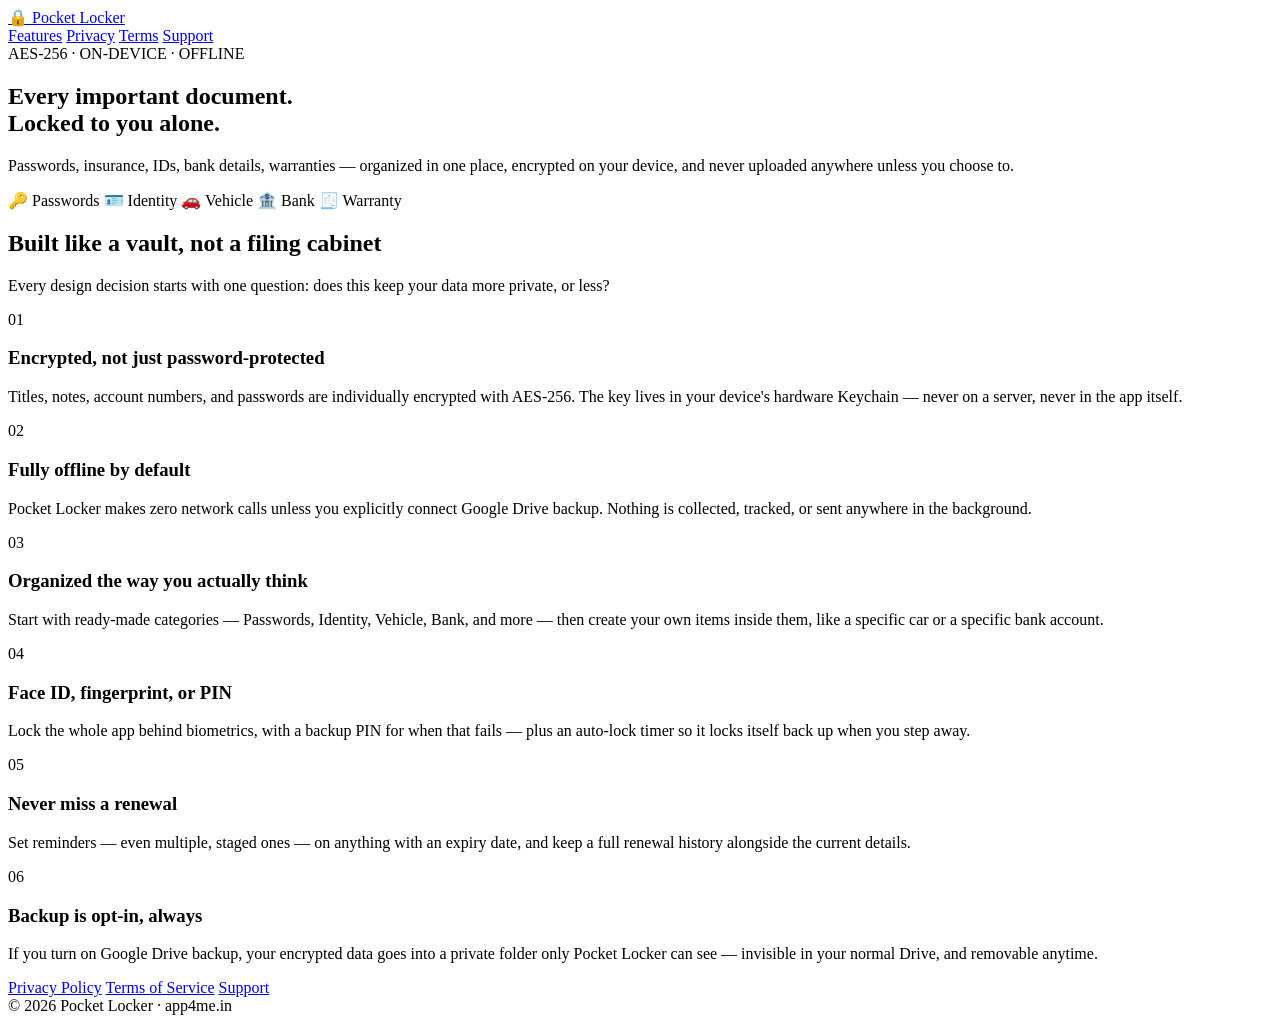
==== pocketlocker/index.html @ 9503b82f "Rename index.html to pocketlocker/index.html" ====
<!DOCTYPE html>
<html lang="en">
<head>
<meta charset="UTF-8">
<meta name="viewport" content="width=device-width, initial-scale=1.0">
<title>Pocket Locker — Every important document, locked to you alone</title>
<meta name="description" content="Pocket Locker keeps your IDs, passwords, insurance, and documents encrypted and offline — organized your way, private by design.">
<link rel="stylesheet" href="style.css">
</head>
<body>

<header class="site-header">
  <div class="wrap">
    <a href="index.html" class="brand">
      <span class="brand-mark">🔒</span>
      Pocket Locker
    </a>
    <nav class="nav-links">
      <a href="#features">Features</a>
      <a href="privacy.html">Privacy</a>
      <a href="terms.html">Terms</a>
      <a href="#contact">Support</a>
    </nav>
  </div>
</header>

<section class="hero">
  <div class="dial-ring">
    <div class="dial-ticks" id="dialTicks"></div>
  </div>
  <div class="wrap">
    <div class="hero-content">
      <div class="eyebrow">
        <span class="mono-tag">AES-256 · ON-DEVICE · OFFLINE</span>
      </div>
      <h1>Every important document.<br><span class="accent">Locked to you alone.</span></h1>
      <p class="lede">
        Passwords, insurance, IDs, bank details, warranties — organized in
        one place, encrypted on your device, and never uploaded anywhere
        unless you choose to.
      </p>
      <div class="pill-row">
        <span class="pill">🔑 Passwords</span>
        <span class="pill">🪪 Identity</span>
        <span class="pill">🚗 Vehicle</span>
        <span class="pill">🏦 Bank</span>
        <span class="pill">🧾 Warranty</span>
      </div>
    </div>
  </div>
</section>

<section class="section" id="features">
  <div class="wrap">
    <div class="section-head">
      <h2>Built like a vault, not a filing cabinet</h2>
      <p>Every design decision starts with one question: does this keep your data more private, or less?</p>
    </div>
    <div class="feature-grid">
      <div class="feature-card">
        <span class="num">01</span>
        <h3>Encrypted, not just password-protected</h3>
        <p>Titles, notes, account numbers, and passwords are individually encrypted with AES-256. The key lives in your device's hardware Keychain — never on a server, never in the app itself.</p>
      </div>
      <div class="feature-card">
        <span class="num">02</span>
        <h3>Fully offline by default</h3>
        <p>Pocket Locker makes zero network calls unless you explicitly connect Google Drive backup. Nothing is collected, tracked, or sent anywhere in the background.</p>
      </div>
      <div class="feature-card">
        <span class="num">03</span>
        <h3>Organized the way you actually think</h3>
        <p>Start with ready-made categories — Passwords, Identity, Vehicle, Bank, and more — then create your own items inside them, like a specific car or a specific bank account.</p>
      </div>
      <div class="feature-card">
        <span class="num">04</span>
        <h3>Face ID, fingerprint, or PIN</h3>
        <p>Lock the whole app behind biometrics, with a backup PIN for when that fails — plus an auto-lock timer so it locks itself back up when you step away.</p>
      </div>
      <div class="feature-card">
        <span class="num">05</span>
        <h3>Never miss a renewal</h3>
        <p>Set reminders — even multiple, staged ones — on anything with an expiry date, and keep a full renewal history alongside the current details.</p>
      </div>
      <div class="feature-card">
        <span class="num">06</span>
        <h3>Backup is opt-in, always</h3>
        <p>If you turn on Google Drive backup, your encrypted data goes into a private folder only Pocket Locker can see — invisible in your normal Drive, and removable anytime.</p>
      </div>
    </div>
  </div>
</section>

<footer class="site-footer" id="contact">
  <div class="wrap">
    <div class="footer-links">
      <a href="privacy.html">Privacy Policy</a>
      <a href="terms.html">Terms of Service</a>
      <a href="mailto:support@app4me.in">Support</a>
    </div>
    <span class="copyright">© <span id="year"></span> Pocket Locker · app4me.in</span>
  </div>
</footer>

<script>
  document.getElementById('year').textContent = new Date().getFullYear();
  // Draw the vault-dial tick marks around the signature ring.
  const ticks = document.getElementById('dialTicks');
  for (let i = 0; i < 24; i++) {
    const tick = document.createElement('span');
    tick.style.transform = `rotate(${i * 15}deg)`;
    ticks.appendChild(tick);
  }
</script>

</body>
</html>
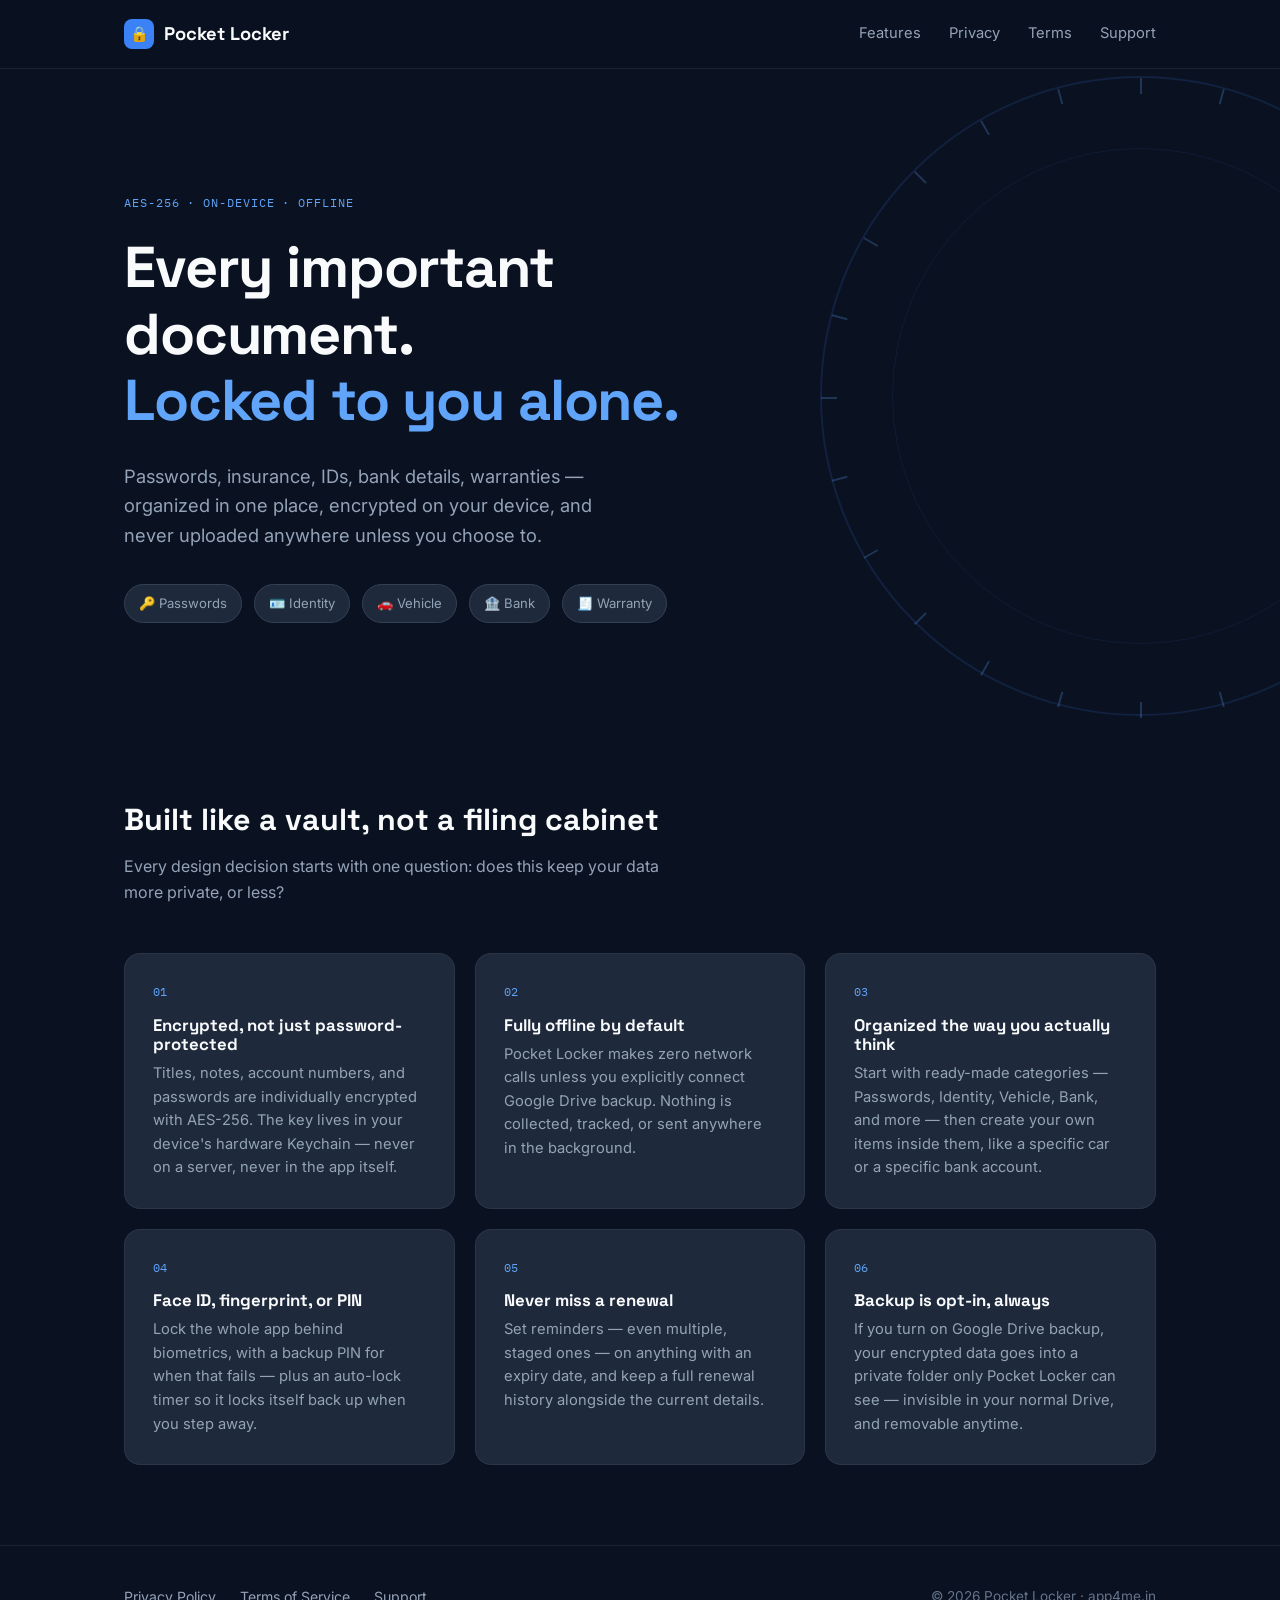
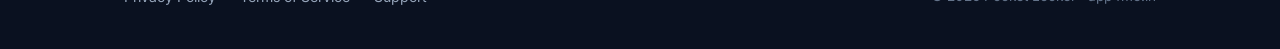
==== commit 2154ffc1: "Update support email address in footer" ====
--- a/pocketlocker/index.html
+++ b/pocketlocker/index.html
@@ -96,7 +96,7 @@
     <div class="footer-links">
       <a href="privacy.html">Privacy Policy</a>
       <a href="terms.html">Terms of Service</a>
-      <a href="mailto:support@app4me.in">Support</a>
+      <a href="mailto:app4me.apps@gmail.com">Support</a>
     </div>
     <span class="copyright">© <span id="year"></span> Pocket Locker · app4me.in</span>
   </div>
--- a/pocketlocker/style.css
+++ b/pocketlocker/style.css
@@ -0,0 +1,236 @@
+@import url('https://fonts.googleapis.com/css2?family=Space+Grotesk:wght@500;600;700&family=Inter:wght@400;500;600&family=IBM+Plex+Mono:wght@500&display=swap');
+
+:root {
+  --navy: #0a1120;
+  --navy-soft: #0f172a;
+  --slate: #1e293b;
+  --slate-light: #334155;
+  --blue: #3b82f6;
+  --blue-light: #60a5fa;
+  --text: #f8fafc;
+  --text-muted: #94a3b8;
+  --text-faint: #64748b;
+}
+
+* { box-sizing: border-box; }
+
+html { scroll-behavior: smooth; }
+
+body {
+  margin: 0;
+  background: var(--navy);
+  color: var(--text);
+  font-family: 'Inter', -apple-system, sans-serif;
+  line-height: 1.6;
+  -webkit-font-smoothing: antialiased;
+}
+
+h1, h2, h3 {
+  font-family: 'Space Grotesk', sans-serif;
+  font-weight: 700;
+  line-height: 1.15;
+  margin: 0 0 0.5em;
+}
+
+.mono-tag {
+  font-family: 'IBM Plex Mono', monospace;
+  font-size: 0.72rem;
+  letter-spacing: 0.08em;
+  text-transform: uppercase;
+  color: var(--blue-light);
+}
+
+a { color: var(--blue-light); }
+
+.wrap {
+  max-width: 1080px;
+  margin: 0 auto;
+  padding: 0 24px;
+}
+
+/* ---------- Header ---------- */
+.site-header {
+  position: sticky;
+  top: 0;
+  z-index: 20;
+  background: rgba(10, 17, 32, 0.85);
+  backdrop-filter: blur(10px);
+  border-bottom: 1px solid rgba(148, 163, 184, 0.12);
+}
+.site-header .wrap {
+  display: flex;
+  align-items: center;
+  justify-content: space-between;
+  height: 68px;
+}
+.brand {
+  display: flex;
+  align-items: center;
+  gap: 10px;
+  font-family: 'Space Grotesk', sans-serif;
+  font-weight: 700;
+  font-size: 1.15rem;
+  color: var(--text);
+  text-decoration: none;
+}
+.brand-mark {
+  width: 30px;
+  height: 30px;
+  border-radius: 8px;
+  background: var(--blue);
+  display: flex;
+  align-items: center;
+  justify-content: center;
+  font-size: 15px;
+}
+.nav-links {
+  display: flex;
+  gap: 28px;
+  font-size: 0.92rem;
+}
+.nav-links a {
+  color: var(--text-muted);
+  text-decoration: none;
+  transition: color 0.15s ease;
+}
+.nav-links a:hover { color: var(--text); }
+
+/* ---------- Hero with vault-dial signature ---------- */
+.hero {
+  position: relative;
+  overflow: hidden;
+  padding: 120px 0 100px;
+}
+.dial-ring {
+  position: absolute;
+  right: -180px;
+  top: 50%;
+  transform: translateY(-50%);
+  width: 640px;
+  height: 640px;
+  border-radius: 50%;
+  border: 2px solid rgba(59, 130, 246, 0.14);
+  pointer-events: none;
+}
+.dial-ring::before {
+  content: '';
+  position: absolute;
+  inset: 70px;
+  border-radius: 50%;
+  border: 1px solid rgba(59, 130, 246, 0.1);
+}
+.dial-ticks {
+  position: absolute;
+  inset: 0;
+}
+.dial-ticks span {
+  position: absolute;
+  width: 2px;
+  height: 16px;
+  background: rgba(96, 165, 250, 0.25);
+  left: 50%;
+  top: 0;
+  transform-origin: 1px 320px;
+}
+.hero-content { position: relative; z-index: 2; max-width: 620px; }
+.eyebrow {
+  display: inline-flex;
+  align-items: center;
+  gap: 8px;
+  margin-bottom: 22px;
+}
+.hero h1 {
+  font-size: clamp(2.4rem, 5vw, 3.6rem);
+  letter-spacing: -0.02em;
+}
+.hero h1 .accent { color: var(--blue-light); }
+.hero p.lede {
+  font-size: 1.15rem;
+  color: var(--text-muted);
+  max-width: 520px;
+  margin: 20px 0 34px;
+}
+.pill-row { display: flex; gap: 12px; flex-wrap: wrap; }
+.pill {
+  font-size: 0.82rem;
+  padding: 8px 14px;
+  border-radius: 999px;
+  background: var(--slate);
+  border: 1px solid var(--slate-light);
+  color: var(--text-muted);
+}
+
+/* ---------- Feature grid ---------- */
+.section { padding: 80px 0; }
+.section-head { max-width: 560px; margin-bottom: 48px; }
+.section-head h2 { font-size: 1.9rem; }
+.section-head p { color: var(--text-muted); }
+
+.feature-grid {
+  display: grid;
+  grid-template-columns: repeat(3, 1fr);
+  gap: 20px;
+}
+.feature-card {
+  background: var(--slate);
+  border: 1px solid rgba(148, 163, 184, 0.1);
+  border-radius: 16px;
+  padding: 28px;
+}
+.feature-card .num {
+  font-family: 'IBM Plex Mono', monospace;
+  font-size: 0.75rem;
+  color: var(--blue-light);
+  margin-bottom: 14px;
+  display: block;
+}
+.feature-card h3 { font-size: 1.05rem; margin-bottom: 8px; }
+.feature-card p { color: var(--text-muted); font-size: 0.92rem; margin: 0; }
+
+/* ---------- Footer ---------- */
+.site-footer {
+  border-top: 1px solid rgba(148, 163, 184, 0.12);
+  padding: 40px 0;
+}
+.site-footer .wrap {
+  display: flex;
+  justify-content: space-between;
+  align-items: center;
+  flex-wrap: wrap;
+  gap: 16px;
+}
+.footer-links { display: flex; gap: 24px; font-size: 0.88rem; }
+.footer-links a { color: var(--text-muted); text-decoration: none; }
+.footer-links a:hover { color: var(--text); }
+.copyright { color: var(--text-faint); font-size: 0.85rem; }
+
+@media (max-width: 760px) {
+  .feature-grid { grid-template-columns: 1fr; }
+  .nav-links { display: none; }
+  .dial-ring { right: -300px; opacity: 0.6; }
+  .hero { padding: 80px 0 60px; }
+}
+
+/* ---------- Legal pages ---------- */
+.legal-page { padding: 64px 0 100px; }
+.legal-page .wrap { max-width: 760px; }
+.legal-page h1 { font-size: 2.2rem; margin-bottom: 8px; }
+.legal-updated { color: var(--text-faint); font-size: 0.88rem; margin-bottom: 48px; }
+.legal-page h2 {
+  font-size: 1.25rem;
+  margin-top: 42px;
+  padding-top: 8px;
+  border-top: 1px solid rgba(148, 163, 184, 0.12);
+}
+.legal-page h2:first-of-type { border-top: none; margin-top: 0; }
+.legal-page p, .legal-page li { color: var(--text-muted); font-size: 0.98rem; }
+.legal-page ul { padding-left: 20px; }
+.legal-page strong { color: var(--text); }
+.back-link {
+  display: inline-block;
+  margin-bottom: 32px;
+  font-size: 0.9rem;
+  color: var(--text-muted);
+  text-decoration: none;
+}
+.back-link:hover { color: var(--text); }
